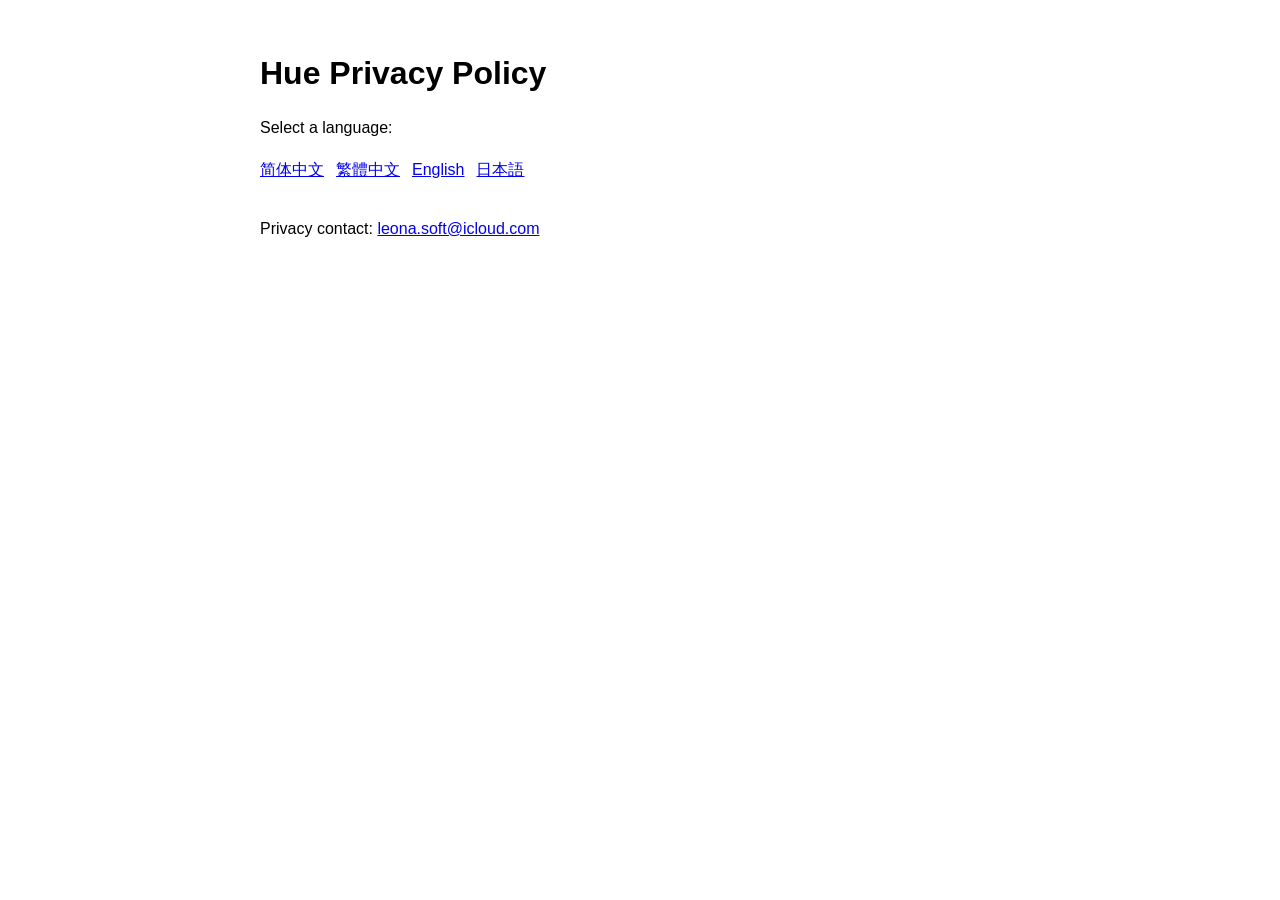
==== index.html @ 73b2b2df "Publish Hue privacy policy" ====
<!doctype html>
<html lang="en">
<head>
  <meta charset="utf-8">
  <meta name="viewport" content="width=device-width, initial-scale=1">
  <title>Hue Privacy Policy</title>
  <link rel="stylesheet" href="style.css">
</head>
<body>
  <main>
    <h1>Hue Privacy Policy</h1>
    <p>Select a language:</p>
    <nav aria-label="Privacy policy languages">
      <a href="zh-Hans/privacy.html">简体中文</a>
      <a href="zh-Hant/privacy.html">繁體中文</a>
      <a href="en/privacy.html">English</a>
      <a href="ja/privacy.html">日本語</a>
    </nav>
    <p>Privacy contact: <a href="mailto:leona.soft@icloud.com">leona.soft@icloud.com</a></p>
  </main>
</body>
</html>
---- style.css ----
:root {
  color-scheme: light dark;
  font-family: -apple-system, BlinkMacSystemFont, "Segoe UI", sans-serif;
  line-height: 1.65;
}

body {
  margin: 0 auto;
  max-width: 760px;
  padding: 32px 20px 64px;
}

nav {
  display: flex;
  flex-wrap: wrap;
  gap: 12px;
  margin-bottom: 32px;
}

h1, h2 {
  line-height: 1.25;
}

.effective-date, footer {
  color: #777;
}

footer {
  border-top: 1px solid color-mix(in srgb, currentColor 20%, transparent);
  margin-top: 40px;
  padding-top: 20px;
}
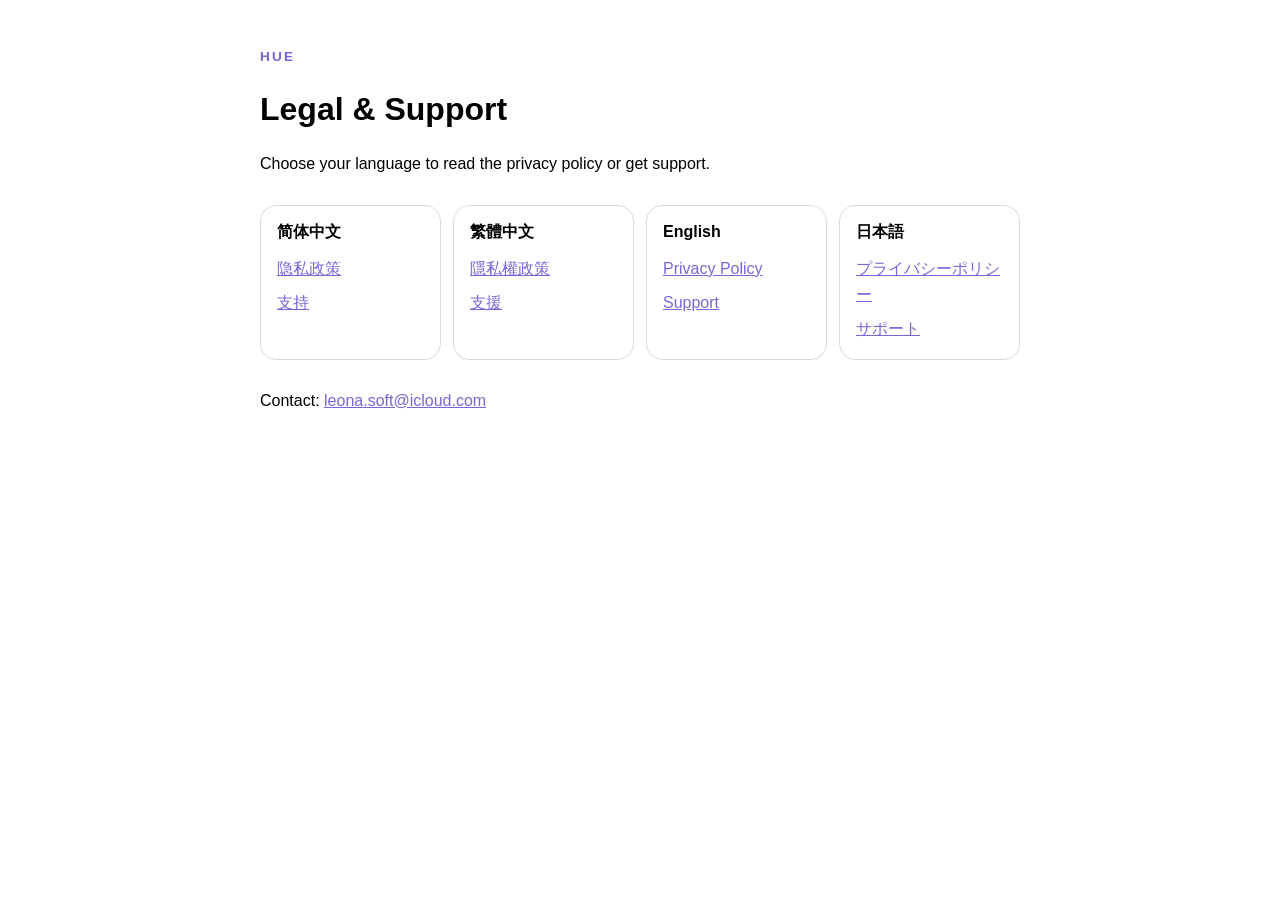
==== commit dc46e57d: "Add localized Hue support pages" ====
--- a/index.html
+++ b/index.html
@@ -3,20 +3,21 @@
 <head>
   <meta charset="utf-8">
   <meta name="viewport" content="width=device-width, initial-scale=1">
-  <title>Hue Privacy Policy</title>
+  <title>Hue Legal &amp; Support</title>
   <link rel="stylesheet" href="style.css">
 </head>
 <body>
   <main>
-    <h1>Hue Privacy Policy</h1>
-    <p>Select a language:</p>
-    <nav aria-label="Privacy policy languages">
-      <a href="zh-Hans/privacy.html">简体中文</a>
-      <a href="zh-Hant/privacy.html">繁體中文</a>
-      <a href="en/privacy.html">English</a>
-      <a href="ja/privacy.html">日本語</a>
-    </nav>
-    <p>Privacy contact: <a href="mailto:leona.soft@icloud.com">leona.soft@icloud.com</a></p>
+    <p class="eyebrow">Hue</p>
+    <h1>Legal &amp; Support</h1>
+    <p>Choose your language to read the privacy policy or get support.</p>
+    <div class="language-grid" aria-label="Languages">
+      <section><h2>简体中文</h2><a href="zh-Hans/privacy.html">隐私政策</a><a href="zh-Hans/support.html">支持</a></section>
+      <section><h2>繁體中文</h2><a href="zh-Hant/privacy.html">隱私權政策</a><a href="zh-Hant/support.html">支援</a></section>
+      <section><h2>English</h2><a href="en/privacy.html">Privacy Policy</a><a href="en/support.html">Support</a></section>
+      <section><h2>日本語</h2><a href="ja/privacy.html">プライバシーポリシー</a><a href="ja/support.html">サポート</a></section>
+    </div>
+    <p>Contact: <a href="mailto:leona.soft@icloud.com">leona.soft@icloud.com</a></p>
   </main>
 </body>
 </html>
--- a/style.css
+++ b/style.css
@@ -17,6 +17,48 @@
   margin-bottom: 32px;
 }
 
+a {
+  color: #7866d8;
+}
+
+.eyebrow {
+  color: #7866d8;
+  font-size: 0.85rem;
+  font-weight: 700;
+  letter-spacing: 0.16em;
+  text-transform: uppercase;
+}
+
+.language-grid {
+  display: grid;
+  gap: 12px;
+  grid-template-columns: repeat(auto-fit, minmax(150px, 1fr));
+  margin: 28px 0;
+}
+
+.language-grid section {
+  border: 1px solid color-mix(in srgb, currentColor 15%, transparent);
+  border-radius: 16px;
+  padding: 16px;
+}
+
+.language-grid h2 {
+  font-size: 1rem;
+  margin-top: 0;
+}
+
+.language-grid a {
+  display: block;
+  margin-top: 8px;
+}
+
+.support-links {
+  display: flex;
+  flex-wrap: wrap;
+  gap: 12px;
+  margin: 24px 0;
+}
+
 h1, h2 {
   line-height: 1.25;
 }
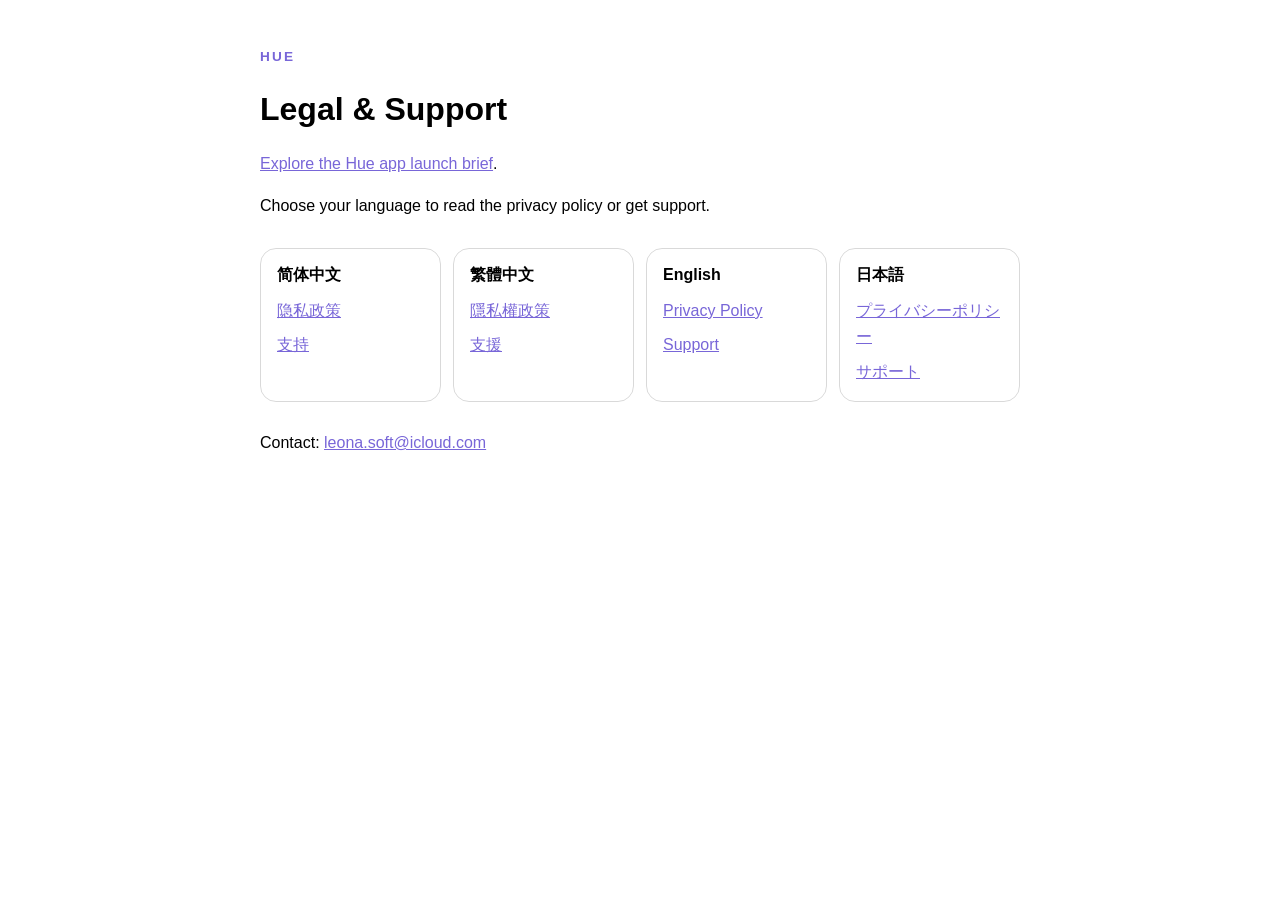
==== commit be059333: "Add Hue launch brief for featuring nomination" ====
--- a/index.html
+++ b/index.html
@@ -10,6 +10,7 @@
   <main>
     <p class="eyebrow">Hue</p>
     <h1>Legal &amp; Support</h1>
+    <p><a href="launch/">Explore the Hue app launch brief</a>.</p>
     <p>Choose your language to read the privacy policy or get support.</p>
     <div class="language-grid" aria-label="Languages">
       <section><h2>简体中文</h2><a href="zh-Hans/privacy.html">隐私政策</a><a href="zh-Hans/support.html">支持</a></section>
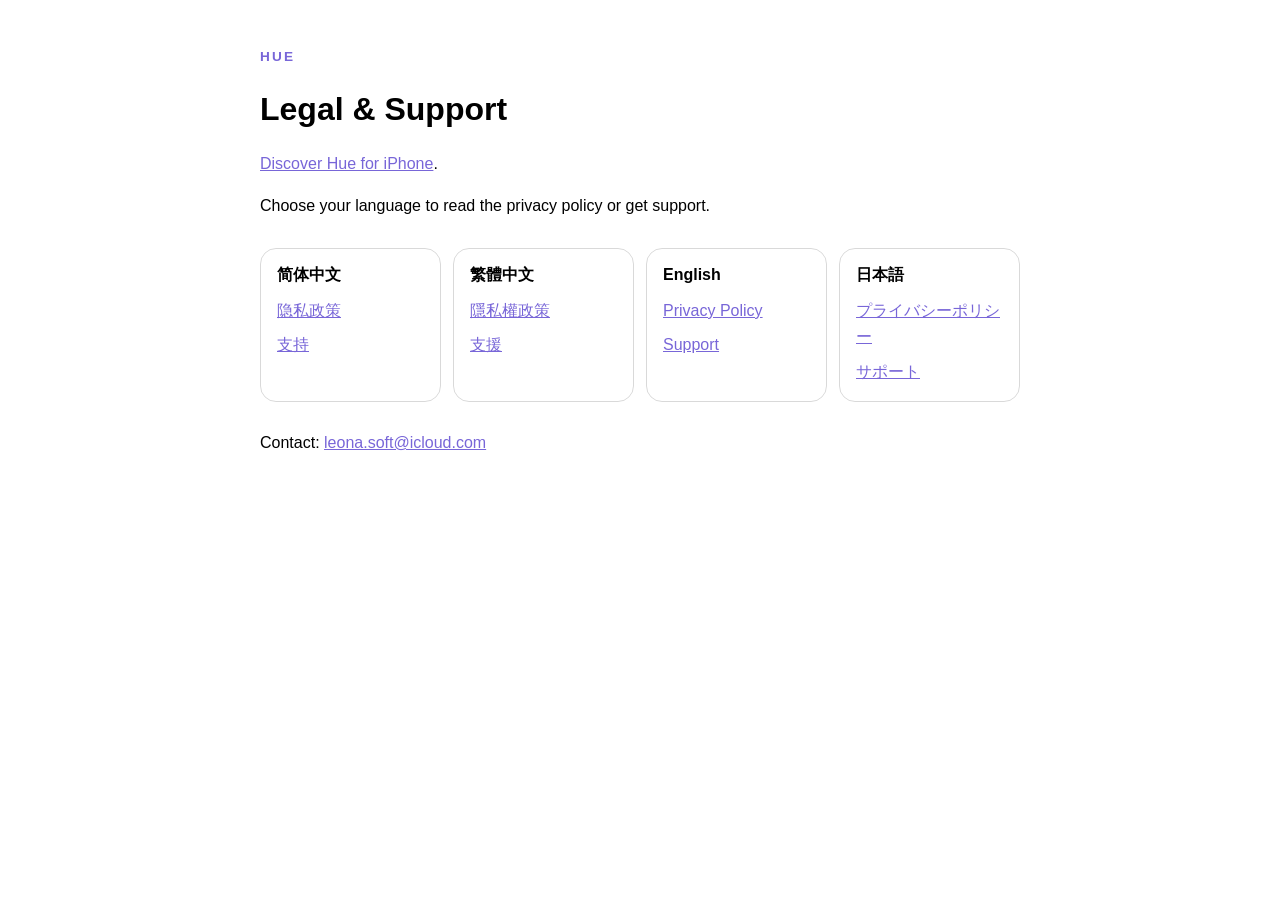
==== commit 02c8b676: "Polish approved launch page and highlight free core experience" ====
--- a/index.html
+++ b/index.html
@@ -10,7 +10,7 @@
   <main>
     <p class="eyebrow">Hue</p>
     <h1>Legal &amp; Support</h1>
-    <p><a href="launch/">Explore the Hue app launch brief</a>.</p>
+    <p><a href="launch/">Discover Hue for iPhone</a>.</p>
     <p>Choose your language to read the privacy policy or get support.</p>
     <div class="language-grid" aria-label="Languages">
       <section><h2>简体中文</h2><a href="zh-Hans/privacy.html">隐私政策</a><a href="zh-Hans/support.html">支持</a></section>
